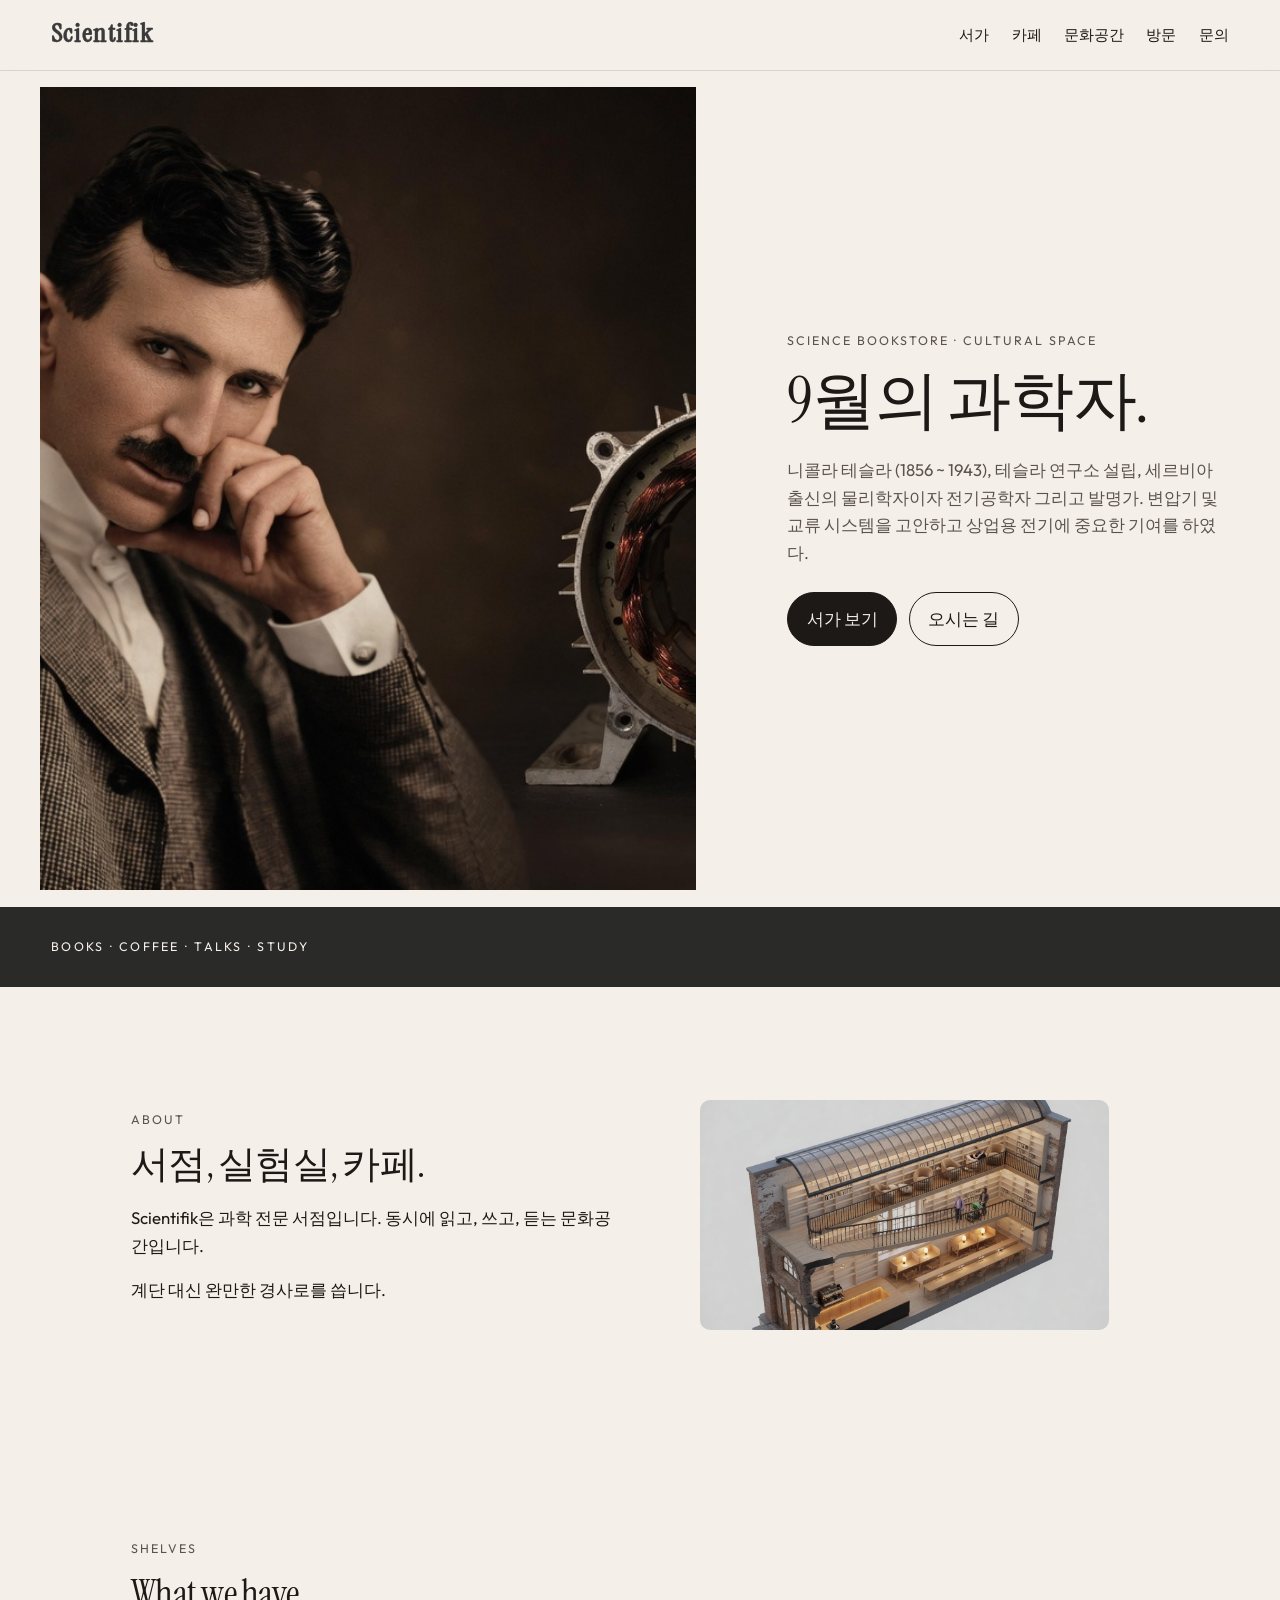
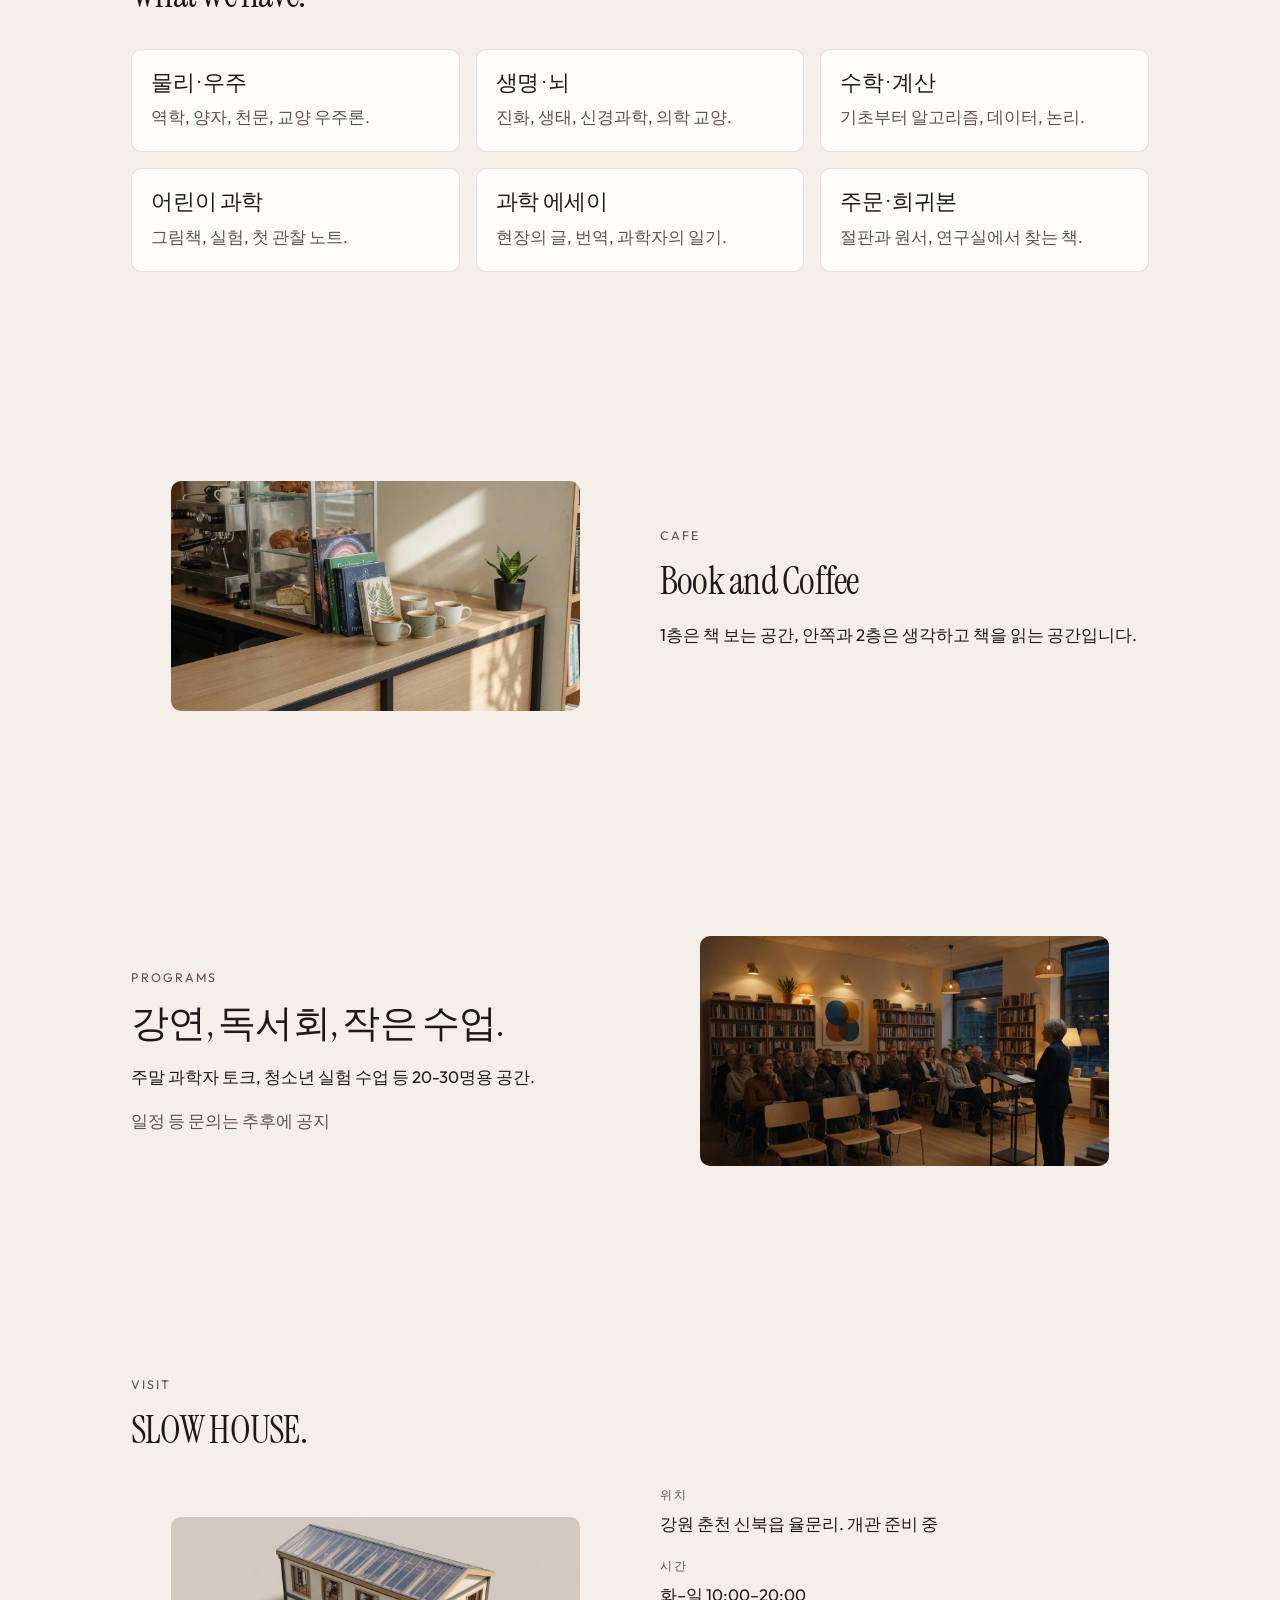
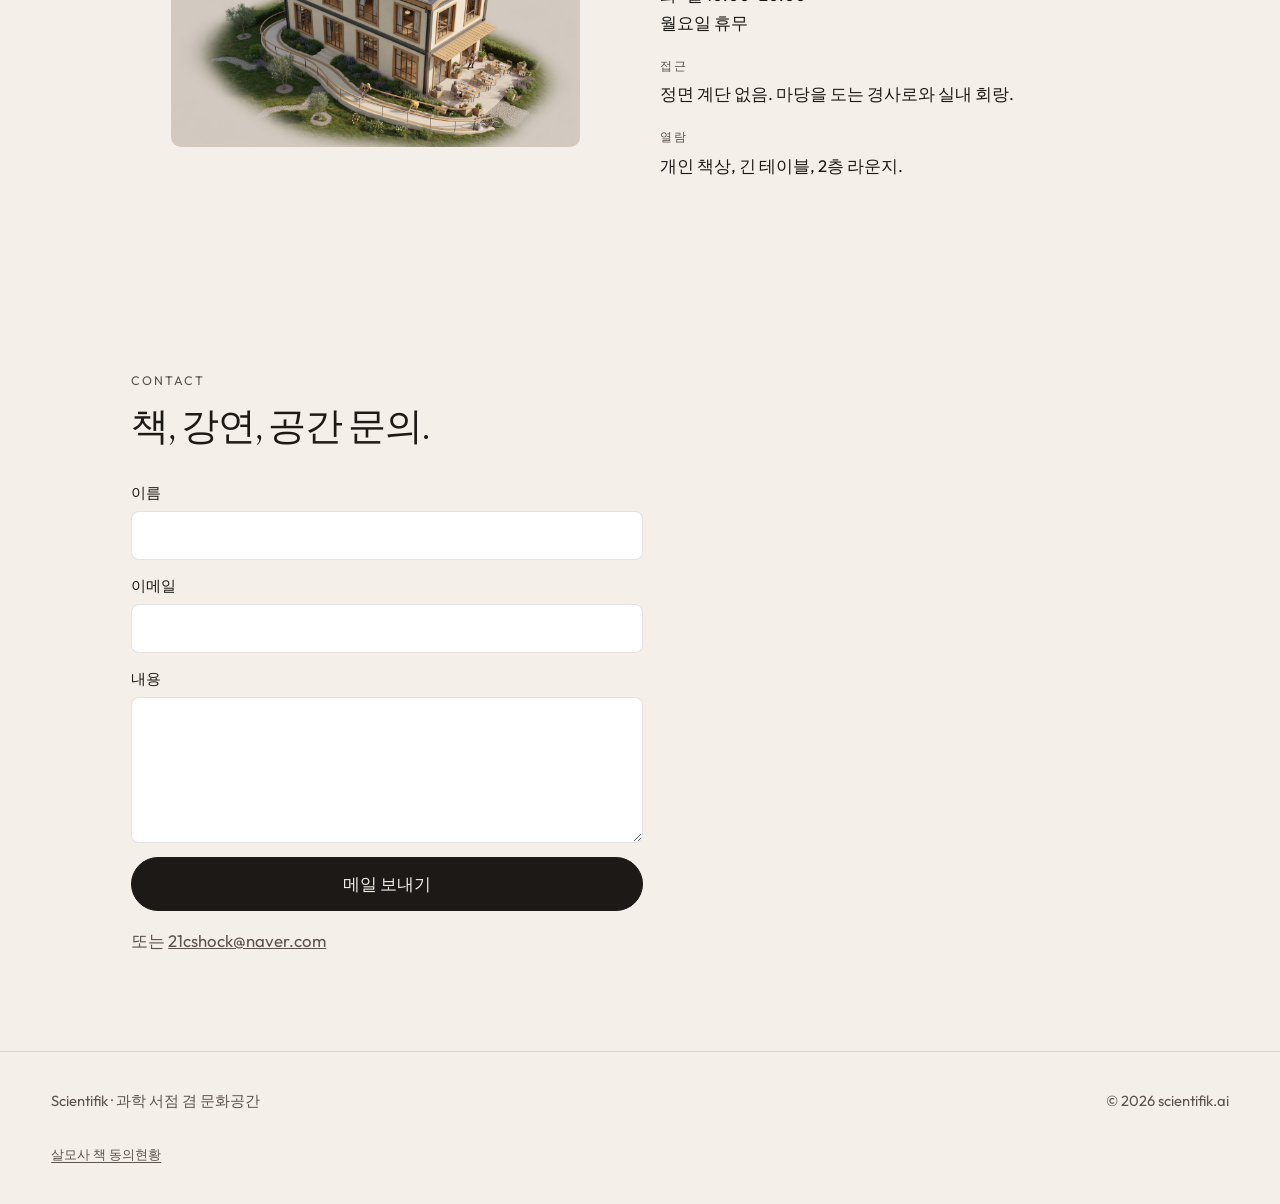
==== index.html @ 91d75b4c "Mark 오늘이 최고의 날 as consented and attach two chat captures (v29)." ====
<!DOCTYPE html>
<html lang="ko">
  <head>
    <meta charset="utf-8" />
    <meta name="viewport" content="width=device-width, initial-scale=1" />
    <title>Scientifik — Books · Experiment · Engineering </title>
    <meta
      name="description"
      content="Scientifik은 책을 읽고, 실험을 하고, 생각을 하고 노는 공간입니다."
    />
    <link rel="canonical" href="https://www.scientifik.ai/" />
    <meta property="og:title" content="Scientifik — 과학 서점 · 생각하는 공간" />
    <meta
      property="og:description"
      content="책과 실험을 내 옆에."
    />
    <meta property="og:type" content="website" />
    <meta property="og:url" content="https://www.scientifik.ai/" />
    <meta property="og:image" content="https://www.scientifik.ai/images/tesla-beside.jpg" />
    <meta name="theme-color" content="#f4efe8" />
    <link rel="icon" href="favicon.svg" type="image/svg+xml" />
    <link rel="preconnect" href="https://fonts.googleapis.com" />
    <link rel="preconnect" href="https://fonts.gstatic.com" crossorigin />
    <link
      href="https://fonts.googleapis.com/css2?family=Instrument+Serif:ital@0;1&family=Outfit:wght@400;500;600&display=swap"
      rel="stylesheet"
    />
    <link rel="stylesheet" href="styles.css" />
  </head>
  <body>
    <a class="skip" href="#main">본문으로</a>

    <header class="site-header">
      <a class="wordmark" href="#top">Scientifik</a>
      <button class="nav-toggle" type="button" aria-expanded="false" aria-controls="nav">
        <span class="sr-only">메뉴</span>
        <span></span>
        <span></span>
      </button>
      <nav id="nav" class="nav">
        <a href="#shelves">서가</a>
        <a href="#cafe">카페</a>
        <a href="#space">문화공간</a>
        <a href="#visit">방문</a>
        <a href="#contact">문의</a>
      </nav>
    </header>

    <main id="main">
      <section class="hero" id="top">
        <figure class="hero-figure">
          <img
            src="images/tesla-beside.jpg"
            alt="니콜라 테슬라 초상과 옆에 놓인 유도 전동기"
            width="1600"
            height="900"
          />
        </figure>
        <div class="hero-copy">
          <p class="eyebrow">Science bookstore · Cultural space</p>
          <h1>9월의 과학자.</h1>
          <p class="lede">
            니콜라 테슬라 (1856 ~ 1943), 테슬라 연구소 설립, 세르비아 출신의
            물리학자이자 전기공학자 그리고 발명가. 변압기 및 교류 시스템을
            고안하고 상업용 전기에 중요한 기여를 하였다.
          </p>
          <div class="hero-actions">
            <a class="btn" href="#shelves">서가 보기</a>
            <a class="btn btn-ghost" href="#visit">오시는 길</a>
          </div>
        </div>
      </section>

      <section class="band">
        <p>Books · Coffee · Talks · Study</p>
      </section>

      <section class="about" id="about">
        <div class="about-copy">
          <p class="eyebrow">About</p>
          <h2>서점, 실험실, 카페.</h2>
          <p>
            Scientifik은 과학 전문 서점입니다. 동시에 읽고, 쓰고, 듣는
            문화공간입니다.
          </p>
          <p>
            계단 대신 완만한 경사로를 씁니다. 
          </p>
        </div>
        <figure>
          <img src="images/cutaway.jpg" alt="서가, 카페, 열람석, 경사로가 보이는 건물 절개도" width="1200" height="675" />
        </figure>
      </section>

      <section class="shelves" id="shelves">
        <header class="section-head">
          <p class="eyebrow">Shelves</p>
          <h2>What we have.</h2>
        </header>
        <ul class="shelf-grid">
          <li>
            <h3>물리 · 우주</h3>
            <p>역학, 양자, 천문, 교양 우주론.</p>
          </li>
          <li>
            <h3>생명 · 뇌</h3>
            <p>진화, 생태, 신경과학, 의학 교양.</p>
          </li>
          <li>
            <h3>수학 · 계산</h3>
            <p>기초부터 알고리즘, 데이터, 논리.</p>
          </li>
          <li>
            <h3>어린이 과학</h3>
            <p>그림책, 실험, 첫 관찰 노트.</p>
          </li>
          <li>
            <h3>과학 에세이</h3>
            <p>현장의 글, 번역, 과학자의 일기.</p>
          </li>
          <li>
            <h3>주문 · 희귀본</h3>
            <p>절판과 원서, 연구실에서 찾는 책.</p>
          </li>
        </ul>
      </section>

      <section class="split" id="cafe">
        <figure>
          <img src="images/cafe.jpg" alt="오크 카운터 위의 에스프레소 머신과 과학 책" width="1200" height="675" />
        </figure>
        <div>
          <p class="eyebrow">Cafe</p>
          <h2>Book and Coffee</h2>
          <p>
            1층은 책 보는 공간, 안쪽과 2층은 생각하고 책을 읽는 공간입니다.
          </p>
        </div>
      </section>

      <section class="split split-rev" id="space">
        <figure>
          <img src="images/talk.jpg" alt="서가 앞에서 열리는 저녁 과학 강연" width="1200" height="675" />
        </figure>
        <div>
          <p class="eyebrow">Programs</p>
          <h2>강연, 독서회, 작은 수업.</h2>
          <p>
            주말 과학자 토크, 청소년 실험 수업 등 20-30명용 공간. 
          </p>
          <p class="note">일정 등 문의는 추후에 공지</p>
        </div>
      </section>

      <section class="visit" id="visit">
        <header class="section-head">
          <p class="eyebrow">Visit</p>
          <h2>SLOW HOUSE. </h2>
        </header>
        <div class="visit-grid">
          <figure>
            <img src="images/exterior.jpg" alt="잔디 마당과 완만한 경사로가 있는 Scientifik" width="1200" height="675" />
          </figure>
          <dl>
            <div>
              <dt>위치</dt>
              <dd>강원 춘천 신북읍 율문리. 개관 준비 중</dd>
            </div>
            <div>
              <dt>시간</dt>
              <dd>화–일 10:00–20:00<br />월요일 휴무</dd>
            </div>
            <div>
              <dt>접근</dt>
              <dd>정면 계단 없음. 마당을 도는 경사로와 실내 회랑.</dd>
            </div>
            <div>
              <dt>열람</dt>
              <dd>개인 책상, 긴 테이블, 2층 라운지.</dd>
            </div>
          </dl>
        </div>
      </section>

      <section class="contact" id="contact">
        <header class="section-head">
          <p class="eyebrow">Contact</p>
          <h2>책, 강연, 공간 문의.</h2>
        </header>
        <form class="inquire" action="mailto:21cshock@naver.com" method="get">
          <label>
            이름
            <input type="text" name="name" autocomplete="name" required />
          </label>
          <label>
            이메일
            <input type="email" name="email" autocomplete="email" required />
          </label>
          <label>
            내용
            <textarea name="message" rows="5" required></textarea>
          </label>
          <button class="btn" type="submit">메일 보내기</button>
        </form>
        <p class="mail-line">
          또는
          <a href="mailto:hello@scientifik.ai">21cshock@naver.com</a>
        </p>
      </section>
    </main>

    <footer class="site-footer">
      <p>Scientifik · 과학 서점 겸 문화공간</p>
      <p>© <span id="year"></span> scientifik.ai</p>
      <p class="temp-note"><a href="up.html?v=29">살모사 책 동의현황</a></p>
    </footer>
    <script src="script.js"></script>
  </body>
</html>
---- styles.css ----
:root {
  --paper: #f4efe8;
  --ink: #1c1916;
  --mute: #5c534c;
  --oak: #c4a574;
  --steel: #2a2a28;
  --line: rgba(28, 25, 22, 0.12);
  --serif: "Instrument Serif", "Times New Roman", serif;
  --sans: "Outfit", "Apple SD Gothic Neo", sans-serif;
  --pad: clamp(1.25rem, 4vw, 3.5rem);
  --max: 70rem;
}

*,
*::before,
*::after {
  box-sizing: border-box;
}

html {
  scroll-behavior: smooth;
}

body {
  margin: 0;
  color: var(--ink);
  background: var(--paper);
  font-family: var(--sans);
  font-size: 1.05rem;
  line-height: 1.65;
}

img {
  max-width: 100%;
  height: auto;
  display: block;
}

a {
  color: inherit;
}

.skip {
  position: absolute;
  left: 1rem;
  top: -4rem;
  background: var(--ink);
  color: var(--paper);
  padding: 0.6rem 0.9rem;
  z-index: 20;
}

.skip:focus {
  top: 1rem;
}

.sr-only {
  position: absolute;
  width: 1px;
  height: 1px;
  overflow: hidden;
  clip: rect(0, 0, 0, 0);
}

.site-header {
  position: sticky;
  top: 0;
  z-index: 10;
  display: flex;
  align-items: center;
  justify-content: space-between;
  gap: 1rem;
  padding: 0.9rem var(--pad);
  background: rgba(244, 239, 232, 0.92);
  backdrop-filter: blur(12px);
  border-bottom: 1px solid var(--line);
}

.wordmark {
  display: inline-block;
  font-family: var(--serif);
  font-size: 1.55rem;
  font-weight: 700;
  font-synthesis: weight;
  letter-spacing: 0.06em;
  transform: scaleX(1.08);
  transform-origin: left center;
  color: #3a3a3a;
  text-decoration: none;
  -webkit-text-stroke: 0.35px currentColor;
}

.nav {
  display: flex;
  gap: 1.4rem;
}

.nav a {
  text-decoration: none;
  font-size: 0.95rem;
}

.nav a:hover {
  text-decoration: underline;
  text-underline-offset: 0.25em;
}

.nav-toggle {
  display: none;
  width: 2.4rem;
  height: 2.4rem;
  border: 0;
  background: transparent;
}

.nav-toggle span {
  display: block;
  height: 1px;
  margin: 6px 4px;
  background: var(--ink);
}

.hero {
  display: grid;
  grid-template-columns: 1.15fr 0.85fr;
  min-height: calc(100vh - 4rem);
}

.hero-figure img {
  width: 100%;
  height: 100%;
  object-fit: cover;
}

.hero-copy {
  display: flex;
  flex-direction: column;
  justify-content: center;
  padding: var(--pad);
}

.eyebrow {
  margin: 0 0 0.7rem;
  font-size: 0.78rem;
  letter-spacing: 0.16em;
  text-transform: uppercase;
  color: var(--mute);
}

h1,
h2,
h3 {
  font-family: var(--serif);
  font-weight: 400;
  letter-spacing: -0.02em;
  line-height: 1.2;
}

h1 {
  margin: 0 0 1rem;
  font-size: clamp(2.4rem, 5vw, 4.2rem);
}

h2 {
  margin: 0 0 1rem;
  font-size: clamp(1.8rem, 3vw, 2.6rem);
}

.lede {
  margin: 0 0 1.6rem;
  color: var(--mute);
  max-width: 34rem;
}

.hero-actions,
.btn {
  display: inline-flex;
  gap: 0.75rem;
}

.btn {
  align-items: center;
  justify-content: center;
  padding: 0.75rem 1.15rem;
  background: var(--ink);
  color: var(--paper);
  text-decoration: none;
  border: 1px solid var(--ink);
  border-radius: 999px;
  font: inherit;
  cursor: pointer;
}

.btn-ghost {
  background: transparent;
  color: var(--ink);
}

.band {
  padding: 1.1rem var(--pad);
  background: var(--steel);
  color: var(--paper);
  letter-spacing: 0.18em;
  text-transform: uppercase;
  font-size: 0.78rem;
}

.about,
.shelves,
.split,
.visit,
.contact {
  padding: clamp(3.5rem, 8vw, 6rem) var(--pad);
  max-width: var(--max);
  margin: 0 auto;
}

.about,
.split,
.visit-grid {
  display: grid;
  grid-template-columns: 1fr 1fr;
  gap: 2.5rem;
  align-items: center;
}

.split-rev figure {
  order: 2;
}

.about figure img,
.split figure img,
.visit figure img {
  width: 100%;
  border-radius: 10px;
}

.section-head {
  max-width: 36rem;
  margin-bottom: 2rem;
}

.shelf-grid {
  list-style: none;
  margin: 0;
  padding: 0;
  display: grid;
  grid-template-columns: repeat(3, 1fr);
  gap: 1rem;
}

.shelf-grid li {
  padding: 1.3rem 1.2rem;
  border: 1px solid var(--line);
  border-radius: 10px;
  background: #fffdf9;
}

.shelf-grid h3 {
  margin: 0 0 0.4rem;
  font-size: 1.35rem;
}

.shelf-grid p,
.note,
.mail-line {
  margin: 0;
  color: var(--mute);
}

.note {
  margin-top: 0.8rem;
}

.visit dl {
  margin: 0;
  display: grid;
  gap: 1.2rem;
}

.visit dt {
  font-size: 0.78rem;
  letter-spacing: 0.14em;
  text-transform: uppercase;
  color: var(--mute);
}

.visit dd {
  margin: 0.25rem 0 0;
}

.inquire {
  display: grid;
  gap: 0.9rem;
  max-width: 32rem;
}

.inquire label {
  display: grid;
  gap: 0.35rem;
  font-size: 0.92rem;
}

.inquire input,
.inquire textarea {
  font: inherit;
  padding: 0.7rem 0.8rem;
  border: 1px solid var(--line);
  border-radius: 8px;
  background: #fff;
}

.mail-line {
  margin-top: 1rem;
}

.site-footer {
  display: flex;
  flex-wrap: wrap;
  justify-content: space-between;
  gap: 1rem;
  padding: 1.4rem var(--pad) 2.4rem;
  border-top: 1px solid var(--line);
  color: var(--mute);
  font-size: 0.92rem;
}

.site-footer .temp-note {
  flex-basis: 100%;
  margin: 0;
  font-size: 0.82rem;
}

.site-footer .temp-note a {
  color: inherit;
  text-decoration: underline;
  text-underline-offset: 3px;
}

@media (max-width: 860px) {
  .nav-toggle {
    display: block;
  }

  .nav {
    display: none;
    position: absolute;
    top: 100%;
    left: 0;
    right: 0;
    flex-direction: column;
    padding: 1rem var(--pad) 1.2rem;
    background: var(--paper);
    border-bottom: 1px solid var(--line);
  }

  .nav.open {
    display: flex;
  }

  .hero,
  .about,
  .split,
  .visit-grid,
  .shelf-grid {
    grid-template-columns: 1fr;
  }

  .hero {
    min-height: auto;
  }

  .hero-figure img {
    height: 52vh;
  }

  .split-rev figure {
    order: 0;
  }

  .site-footer {
    flex-direction: column;
  }
}
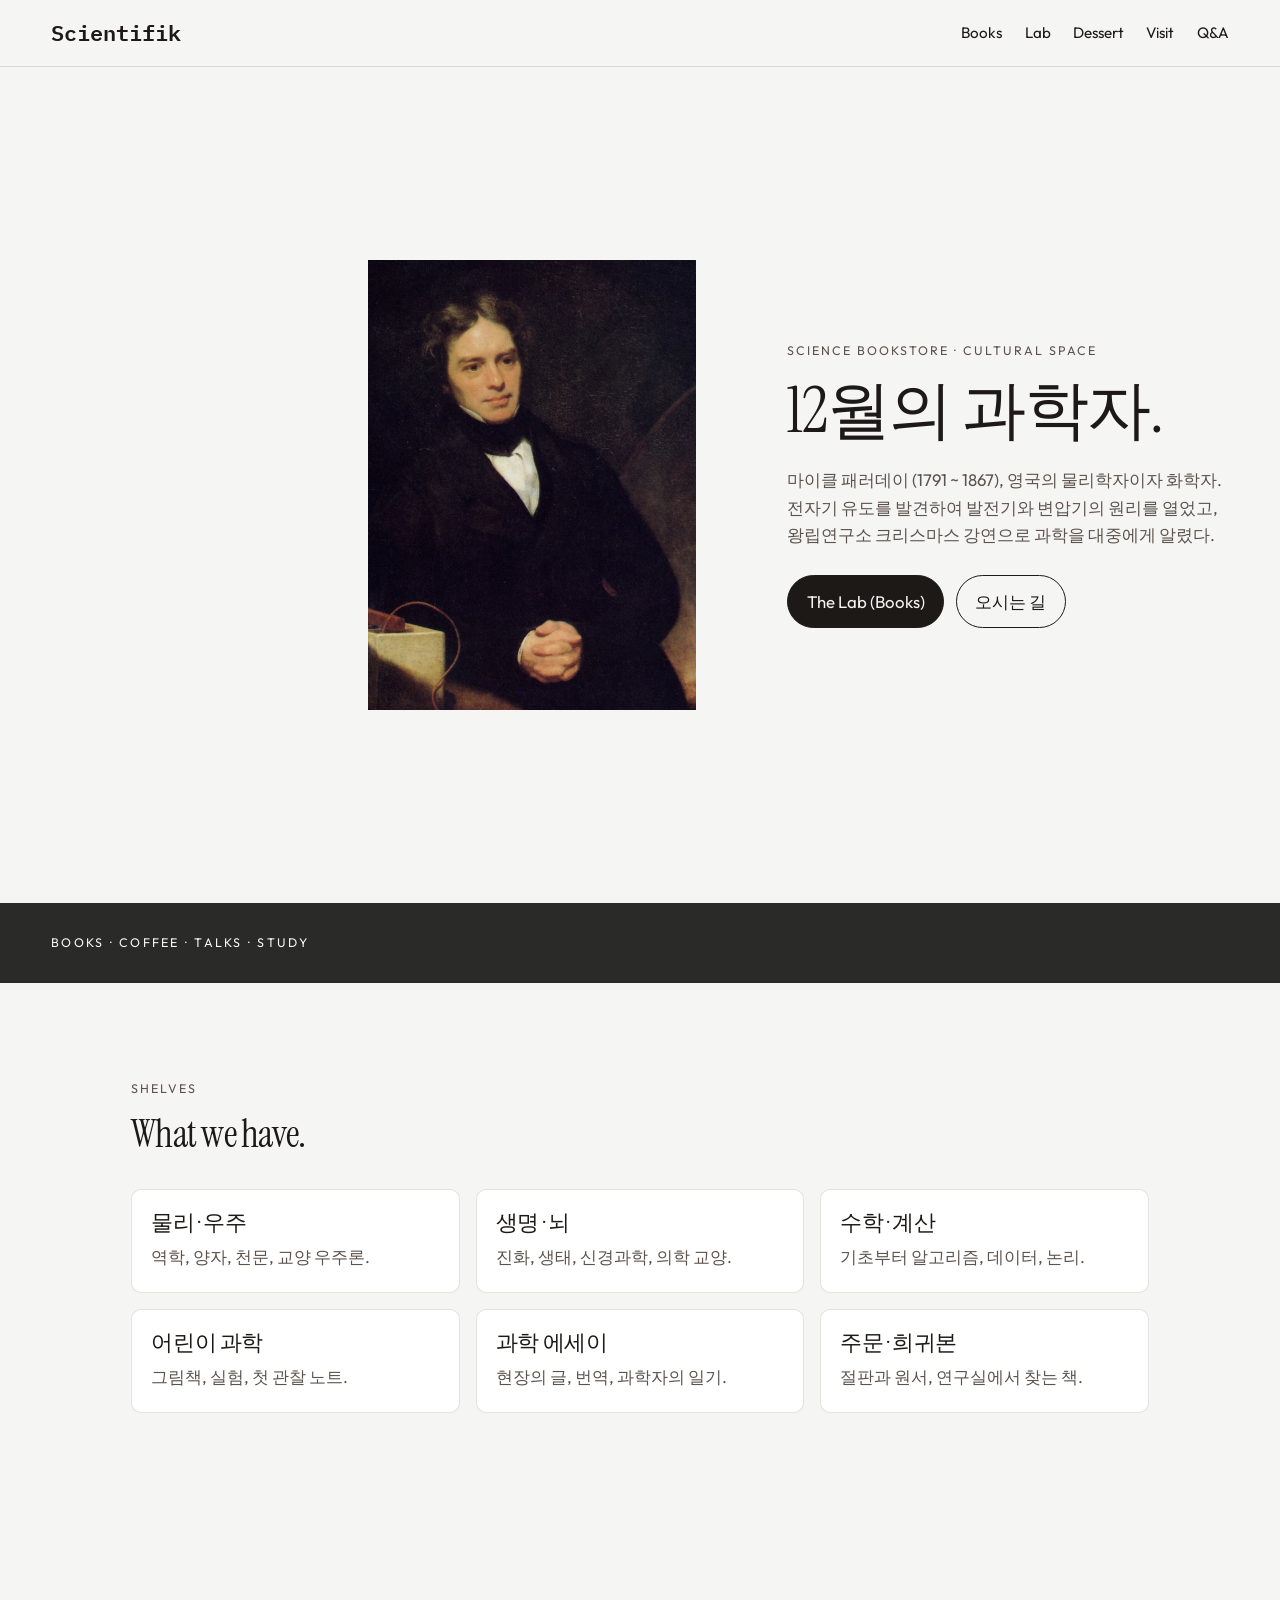
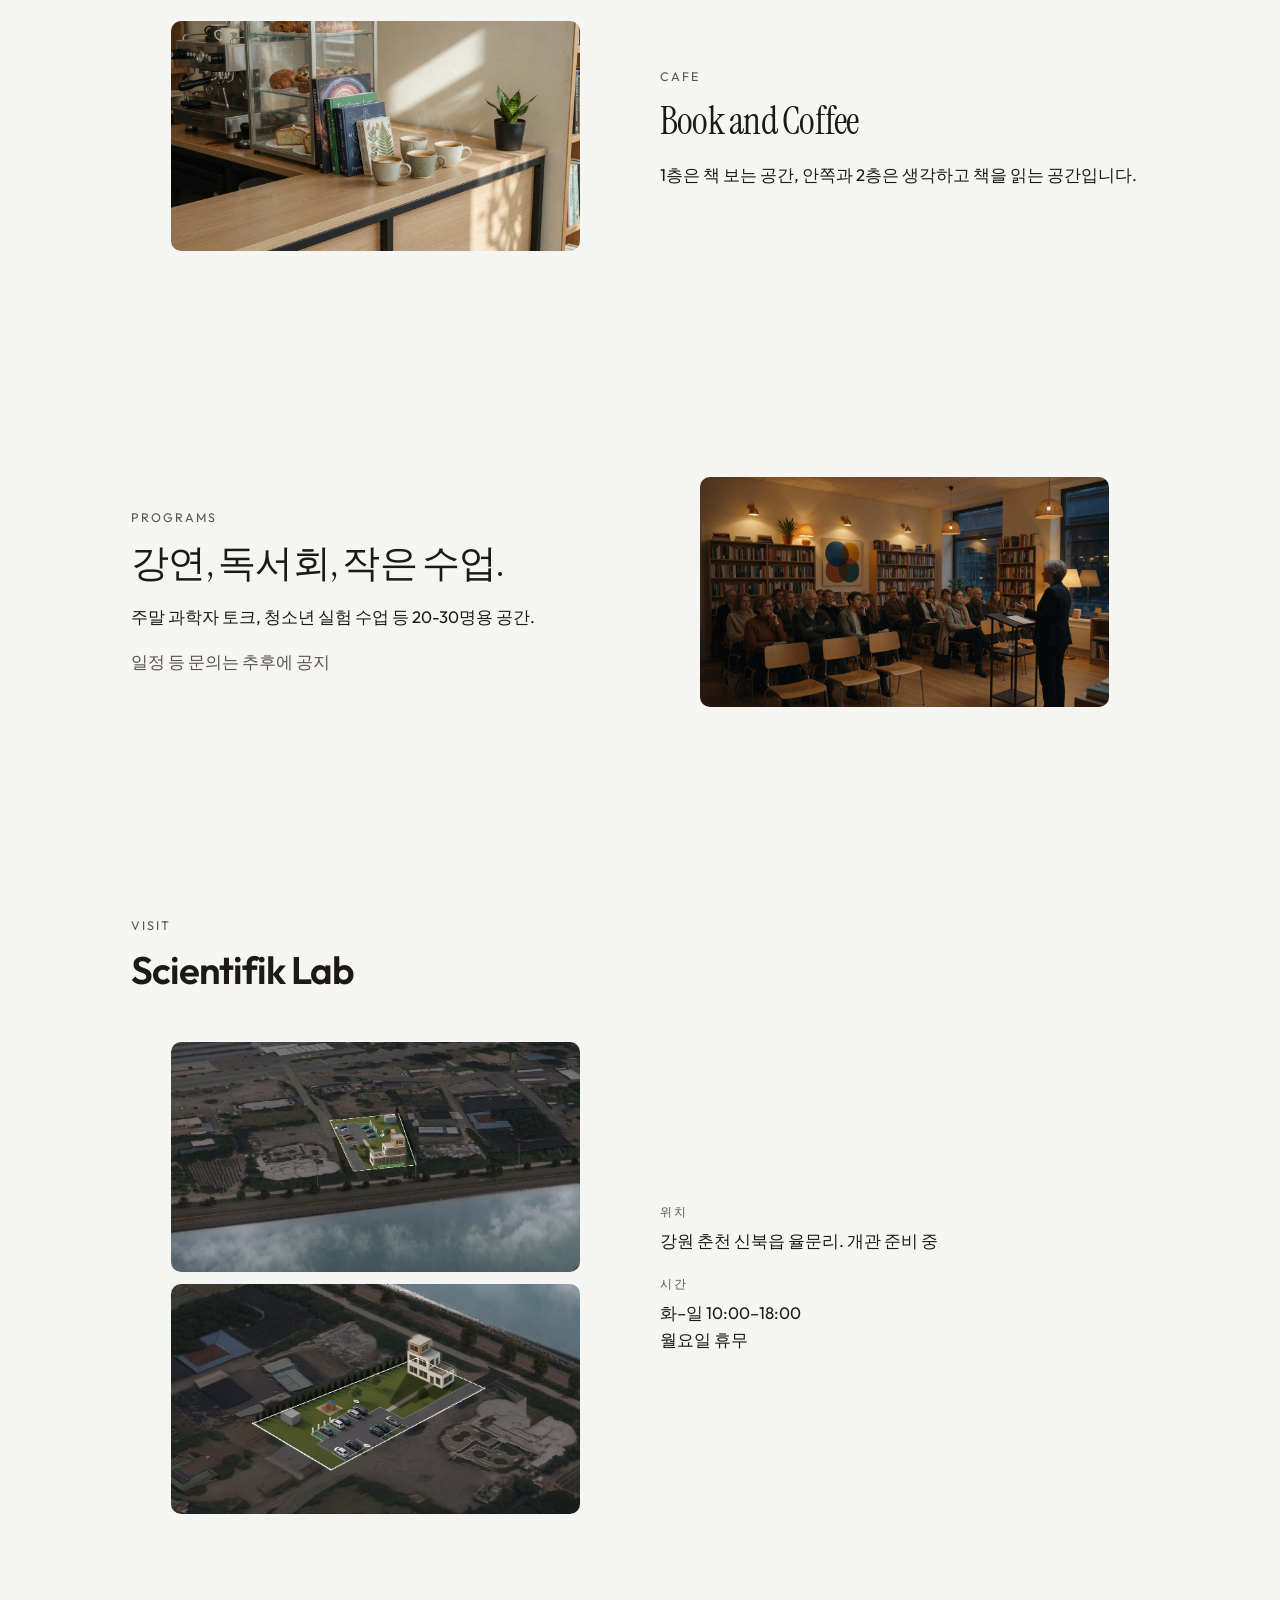
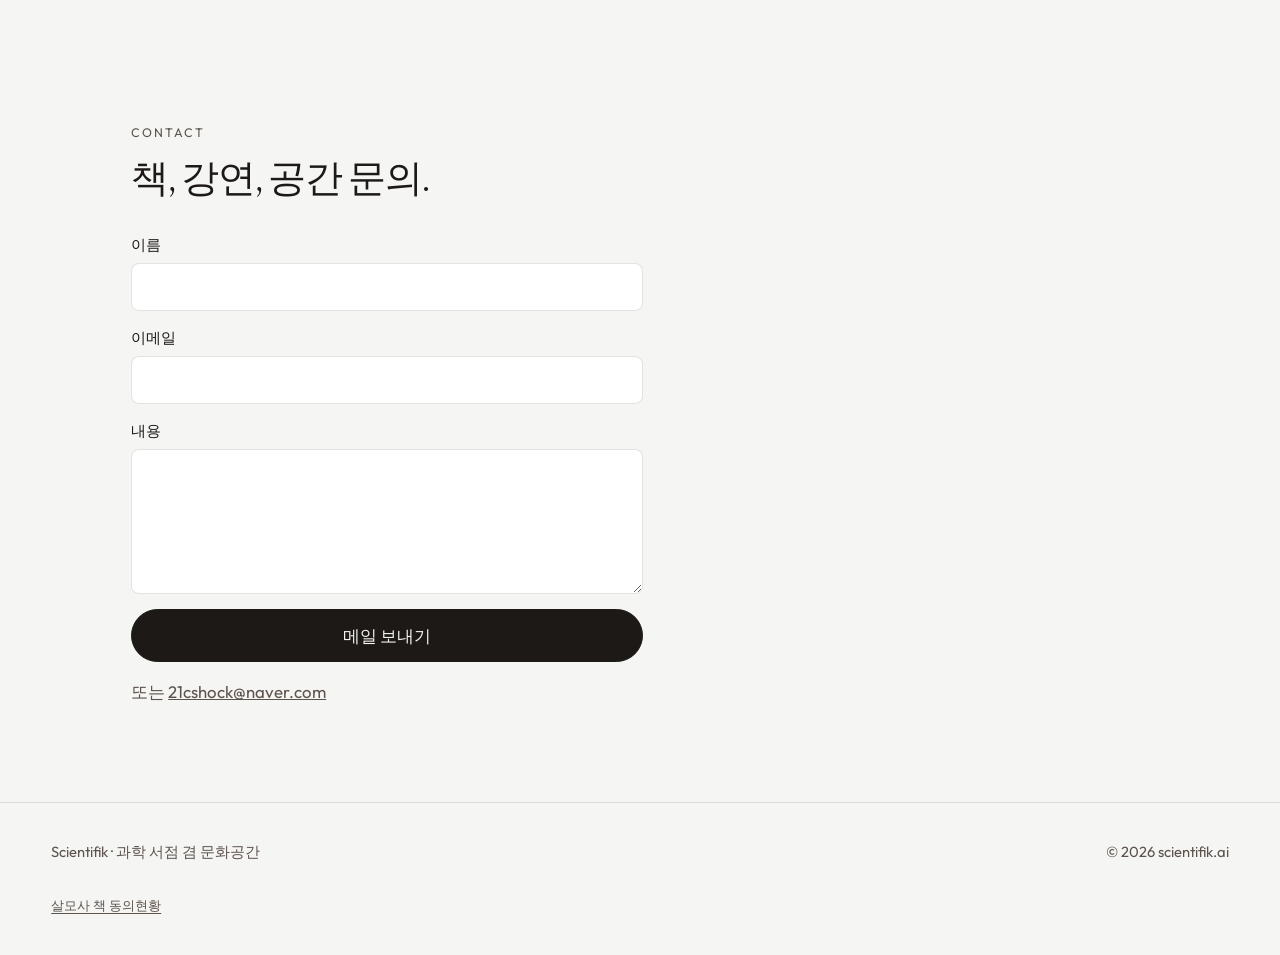
==== commit f628d927: "12월 업데이트: 패러데이 히어로, Scientifik Lab, 조감도, 메뉴·영업시간·로고 Co-authored-by: 21shock <21shock@users.noreply.g" ====
--- a/index.html
+++ b/index.html
@@ -17,12 +17,12 @@
     <meta property="og:type" content="website" />
     <meta property="og:url" content="https://www.scientifik.ai/" />
     <meta property="og:image" content="https://www.scientifik.ai/images/tesla-beside.jpg" />
-    <meta name="theme-color" content="#f4efe8" />
+    <meta name="theme-color" content="#f5f5f4" />
     <link rel="icon" href="favicon.svg" type="image/svg+xml" />
     <link rel="preconnect" href="https://fonts.googleapis.com" />
     <link rel="preconnect" href="https://fonts.gstatic.com" crossorigin />
     <link
-      href="https://fonts.googleapis.com/css2?family=Instrument+Serif:ital@0;1&family=Outfit:wght@400;500;600&display=swap"
+      href="https://fonts.googleapis.com/css2?family=Instrument+Serif:ital@0;1&family=Outfit:wght@400;500;600&family=IBM+Plex+Mono:wght@600&display=swap"
       rel="stylesheet"
     />
     <link rel="stylesheet" href="styles.css" />
@@ -38,11 +38,11 @@
         <span></span>
       </button>
       <nav id="nav" class="nav">
-        <a href="#shelves">서가</a>
-        <a href="#cafe">카페</a>
-        <a href="#space">문화공간</a>
-        <a href="#visit">방문</a>
-        <a href="#contact">문의</a>
+        <a href="#shelves">Books</a>
+        <a href="#space">Lab</a>
+        <a href="#cafe">Dessert</a>
+        <a href="#visit">Visit</a>
+        <a href="#contact">Q&amp;A</a>
       </nav>
     </header>
 
@@ -50,22 +50,22 @@
       <section class="hero" id="top">
         <figure class="hero-figure">
           <img
-            src="images/tesla-beside.jpg"
-            alt="니콜라 테슬라 초상과 옆에 놓인 유도 전동기"
+            src="images/faraday.jpg"
+            alt="마이클 패러데이 초상 (토머스 필립스, 1842)"
             width="1600"
             height="900"
           />
         </figure>
         <div class="hero-copy">
           <p class="eyebrow">Science bookstore · Cultural space</p>
-          <h1>9월의 과학자.</h1>
+          <h1>12월의 과학자.</h1>
           <p class="lede">
-            니콜라 테슬라 (1856 ~ 1943), 테슬라 연구소 설립, 세르비아 출신의
-            물리학자이자 전기공학자 그리고 발명가. 변압기 및 교류 시스템을
-            고안하고 상업용 전기에 중요한 기여를 하였다.
+            마이클 패러데이 (1791 ~ 1867), 영국의 물리학자이자 화학자.
+            전자기 유도를 발견하여 발전기와 변압기의 원리를 열었고,
+            왕립연구소 크리스마스 강연으로 과학을 대중에게 알렸다.
           </p>
           <div class="hero-actions">
-            <a class="btn" href="#shelves">서가 보기</a>
+            <a class="btn" href="#shelves">The Lab (Books)</a>
             <a class="btn btn-ghost" href="#visit">오시는 길</a>
           </div>
         </div>
@@ -75,22 +75,6 @@
         <p>Books · Coffee · Talks · Study</p>
       </section>
 
-      <section class="about" id="about">
-        <div class="about-copy">
-          <p class="eyebrow">About</p>
-          <h2>서점, 실험실, 카페.</h2>
-          <p>
-            Scientifik은 과학 전문 서점입니다. 동시에 읽고, 쓰고, 듣는
-            문화공간입니다.
-          </p>
-          <p>
-            계단 대신 완만한 경사로를 씁니다. 
-          </p>
-        </div>
-        <figure>
-          <img src="images/cutaway.jpg" alt="서가, 카페, 열람석, 경사로가 보이는 건물 절개도" width="1200" height="675" />
-        </figure>
-      </section>
 
       <section class="shelves" id="shelves">
         <header class="section-head">
@@ -155,11 +139,12 @@
       <section class="visit" id="visit">
         <header class="section-head">
           <p class="eyebrow">Visit</p>
-          <h2>SLOW HOUSE. </h2>
+          <h2 class="lab-title">Scientifik Lab</h2>
         </header>
         <div class="visit-grid">
           <figure>
-            <img src="images/exterior.jpg" alt="잔디 마당과 완만한 경사로가 있는 Scientifik" width="1200" height="675" />
+            <img src="images/site-south.jpg" alt="남쪽에서 본 Scientifik 조감도, 흰 선 안이 부지" width="1200" height="675" />
+            <img src="images/site-northwest.jpg" alt="북서쪽에서 본 Scientifik 조감도, 흰 선 안이 부지" width="1200" height="675" style="margin-top:12px" />
           </figure>
           <dl>
             <div>
@@ -168,15 +153,7 @@
             </div>
             <div>
               <dt>시간</dt>
-              <dd>화–일 10:00–20:00<br />월요일 휴무</dd>
-            </div>
-            <div>
-              <dt>접근</dt>
-              <dd>정면 계단 없음. 마당을 도는 경사로와 실내 회랑.</dd>
-            </div>
-            <div>
-              <dt>열람</dt>
-              <dd>개인 책상, 긴 테이블, 2층 라운지.</dd>
+              <dd>화–일 10:00–18:00<br />월요일 휴무</dd>
             </div>
           </dl>
         </div>
@@ -212,7 +189,7 @@
     <footer class="site-footer">
       <p>Scientifik · 과학 서점 겸 문화공간</p>
       <p>© <span id="year"></span> scientifik.ai</p>
-      <p class="temp-note"><a href="up.html?v=29">살모사 책 동의현황</a></p>
+      <p class="temp-note"><a href="up.html?v=33">살모사 책 동의현황</a></p>
     </footer>
     <script src="script.js"></script>
   </body>
--- a/styles.css
+++ b/styles.css
@@ -1,5 +1,5 @@
 :root {
-  --paper: #f4efe8;
+  --paper: #f5f5f4;
   --ink: #1c1916;
   --mute: #5c534c;
   --oak: #c4a574;
@@ -71,23 +71,19 @@
   justify-content: space-between;
   gap: 1rem;
   padding: 0.9rem var(--pad);
-  background: rgba(244, 239, 232, 0.92);
+  background: rgba(245, 245, 244, 0.92);
   backdrop-filter: blur(12px);
   border-bottom: 1px solid var(--line);
 }
 
 .wordmark {
   display: inline-block;
-  font-family: var(--serif);
-  font-size: 1.55rem;
-  font-weight: 700;
-  font-synthesis: weight;
-  letter-spacing: 0.06em;
-  transform: scaleX(1.08);
-  transform-origin: left center;
-  color: #3a3a3a;
+  font-family: "IBM Plex Mono", ui-monospace, monospace;
+  font-size: 1.4rem;
+  font-weight: 600;
+  letter-spacing: 0;
+  color: #1c1916;
   text-decoration: none;
-  -webkit-text-stroke: 0.35px currentColor;
 }
 
 .nav {
@@ -253,7 +249,7 @@
   padding: 1.3rem 1.2rem;
   border: 1px solid var(--line);
   border-radius: 10px;
-  background: #fffdf9;
+  background: #ffffff;
 }
 
 .shelf-grid h3 {
@@ -382,3 +378,25 @@
     flex-direction: column;
   }
 }
+
+.lab-title {
+  font-family: var(--sans);
+  font-weight: 600;
+  letter-spacing: -0.03em;
+}
+
+/* 인물 사진 절반 크기 */
+.hero-figure {
+  display: flex;
+  align-items: center;
+  justify-content: flex-end;
+}
+.hero-figure img {
+  width: 50%;
+  height: 50vh;
+  object-fit: cover;
+}
+@media (max-width: 860px) {
+  .hero-figure { justify-content: center; }
+  .hero-figure img { width: 50%; height: 26vh; }
+}
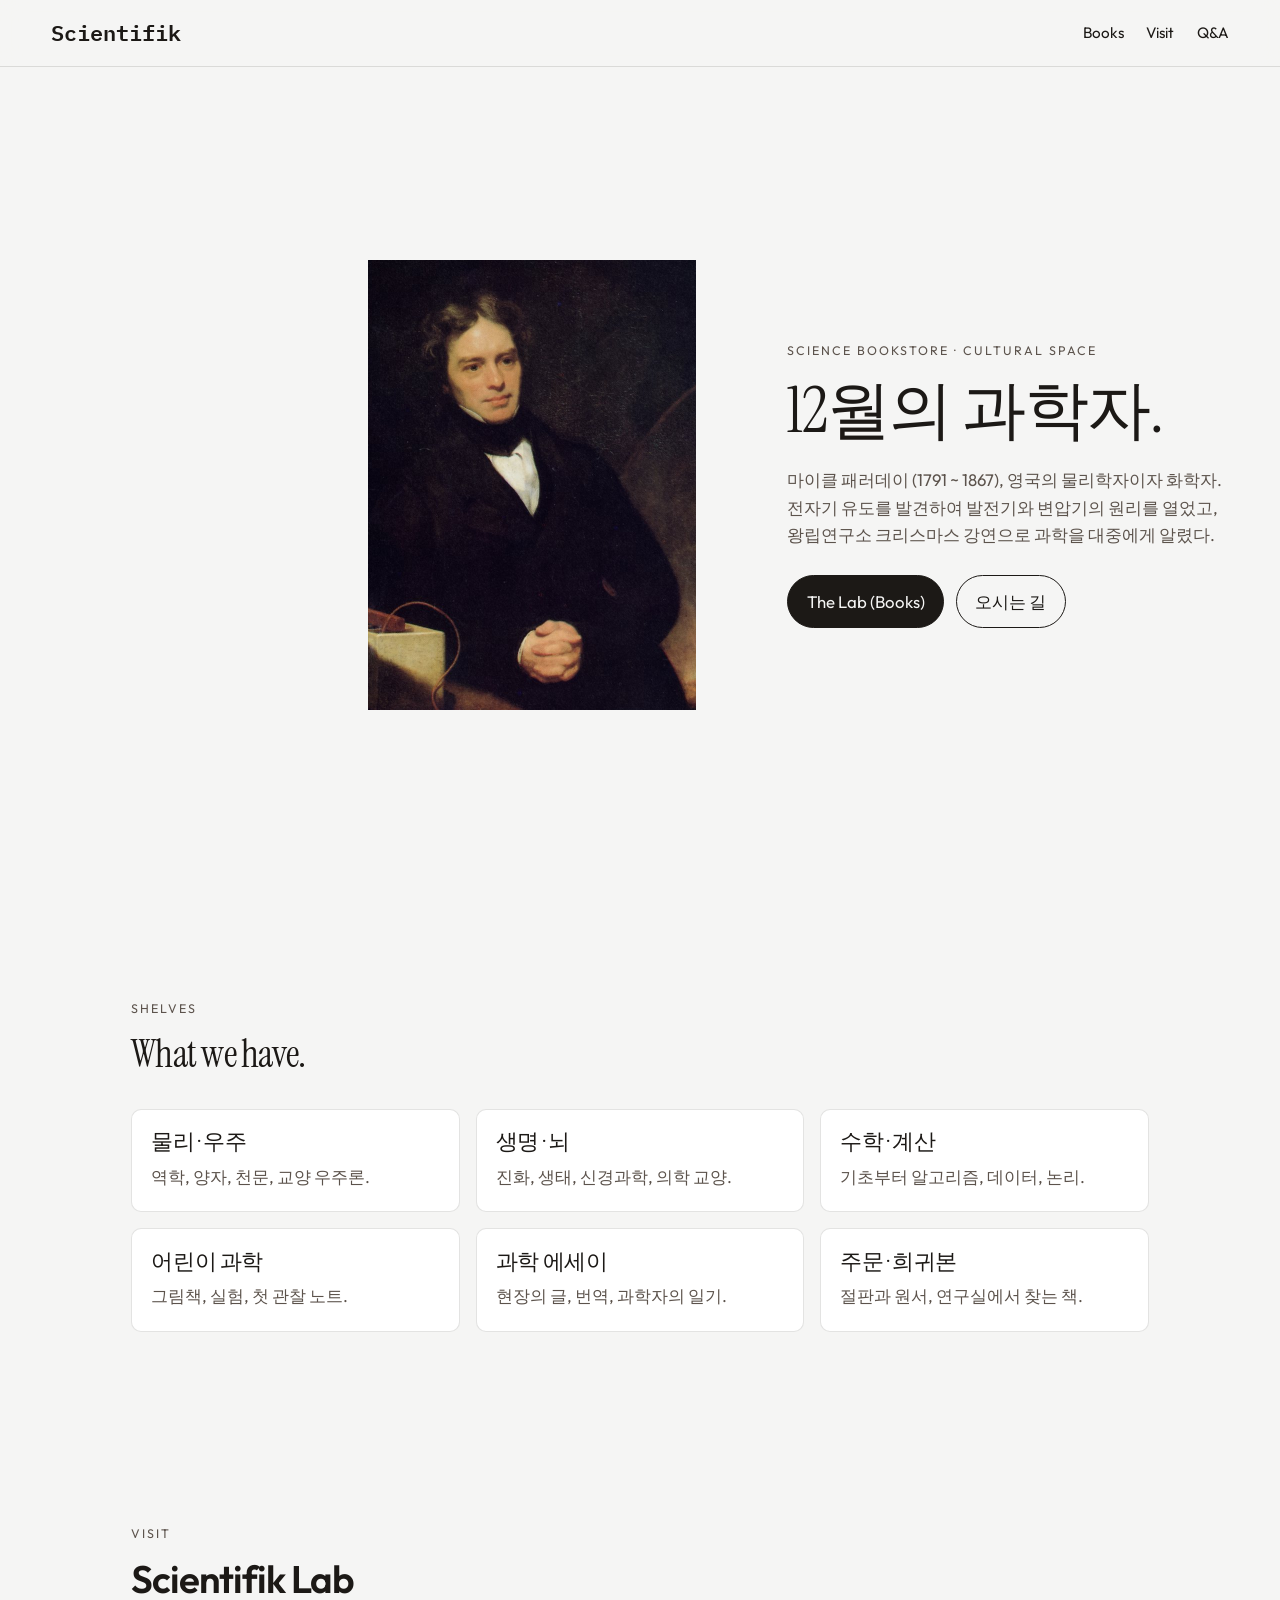
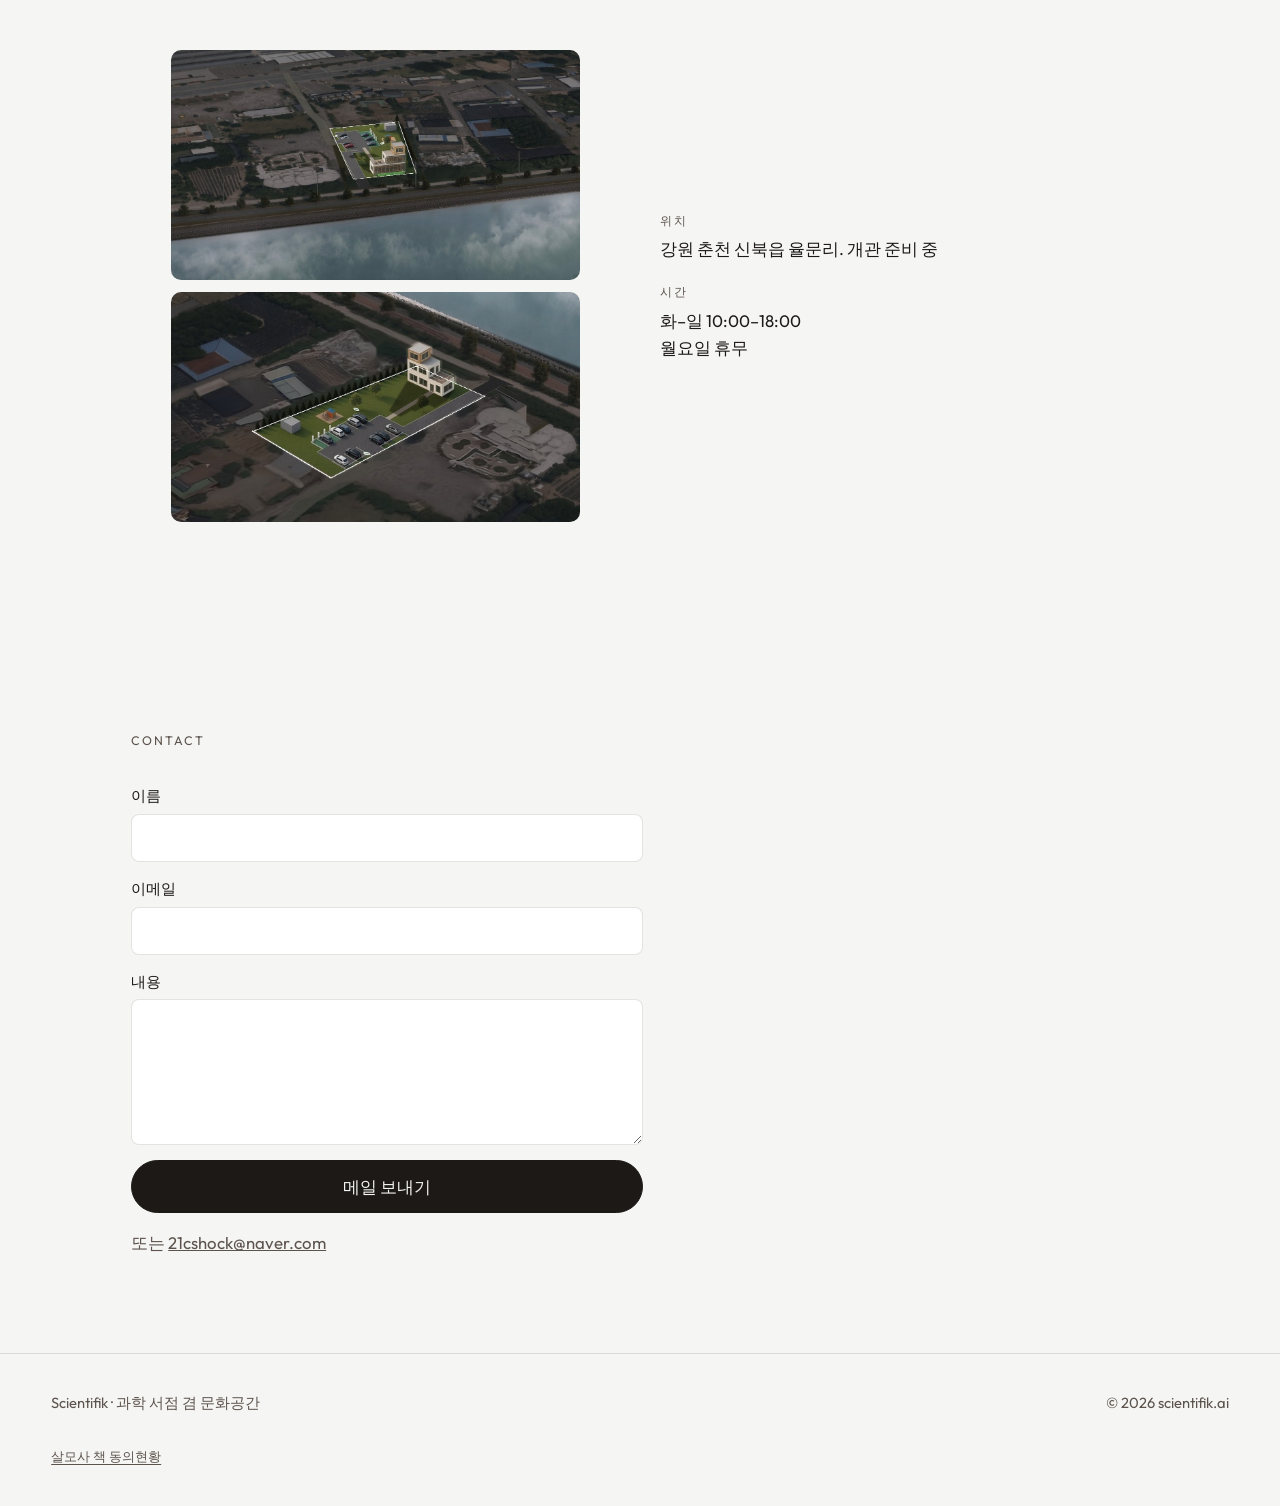
==== commit 9aa24435: "Remove band, cafe, programs sections and Lab/Dessert nav links Co-authored-by: 21shock <21shock@user" ====
--- a/index.html
+++ b/index.html
@@ -39,8 +39,6 @@
       </button>
       <nav id="nav" class="nav">
         <a href="#shelves">Books</a>
-        <a href="#space">Lab</a>
-        <a href="#cafe">Dessert</a>
         <a href="#visit">Visit</a>
         <a href="#contact">Q&amp;A</a>
       </nav>
@@ -69,10 +67,6 @@
             <a class="btn btn-ghost" href="#visit">오시는 길</a>
           </div>
         </div>
-      </section>
-
-      <section class="band">
-        <p>Books · Coffee · Talks · Study</p>
       </section>
 
 
@@ -109,33 +103,6 @@
         </ul>
       </section>
 
-      <section class="split" id="cafe">
-        <figure>
-          <img src="images/cafe.jpg" alt="오크 카운터 위의 에스프레소 머신과 과학 책" width="1200" height="675" />
-        </figure>
-        <div>
-          <p class="eyebrow">Cafe</p>
-          <h2>Book and Coffee</h2>
-          <p>
-            1층은 책 보는 공간, 안쪽과 2층은 생각하고 책을 읽는 공간입니다.
-          </p>
-        </div>
-      </section>
-
-      <section class="split split-rev" id="space">
-        <figure>
-          <img src="images/talk.jpg" alt="서가 앞에서 열리는 저녁 과학 강연" width="1200" height="675" />
-        </figure>
-        <div>
-          <p class="eyebrow">Programs</p>
-          <h2>강연, 독서회, 작은 수업.</h2>
-          <p>
-            주말 과학자 토크, 청소년 실험 수업 등 20-30명용 공간. 
-          </p>
-          <p class="note">일정 등 문의는 추후에 공지</p>
-        </div>
-      </section>
-
       <section class="visit" id="visit">
         <header class="section-head">
           <p class="eyebrow">Visit</p>
@@ -162,7 +129,6 @@
       <section class="contact" id="contact">
         <header class="section-head">
           <p class="eyebrow">Contact</p>
-          <h2>책, 강연, 공간 문의.</h2>
         </header>
         <form class="inquire" action="mailto:21cshock@naver.com" method="get">
           <label>
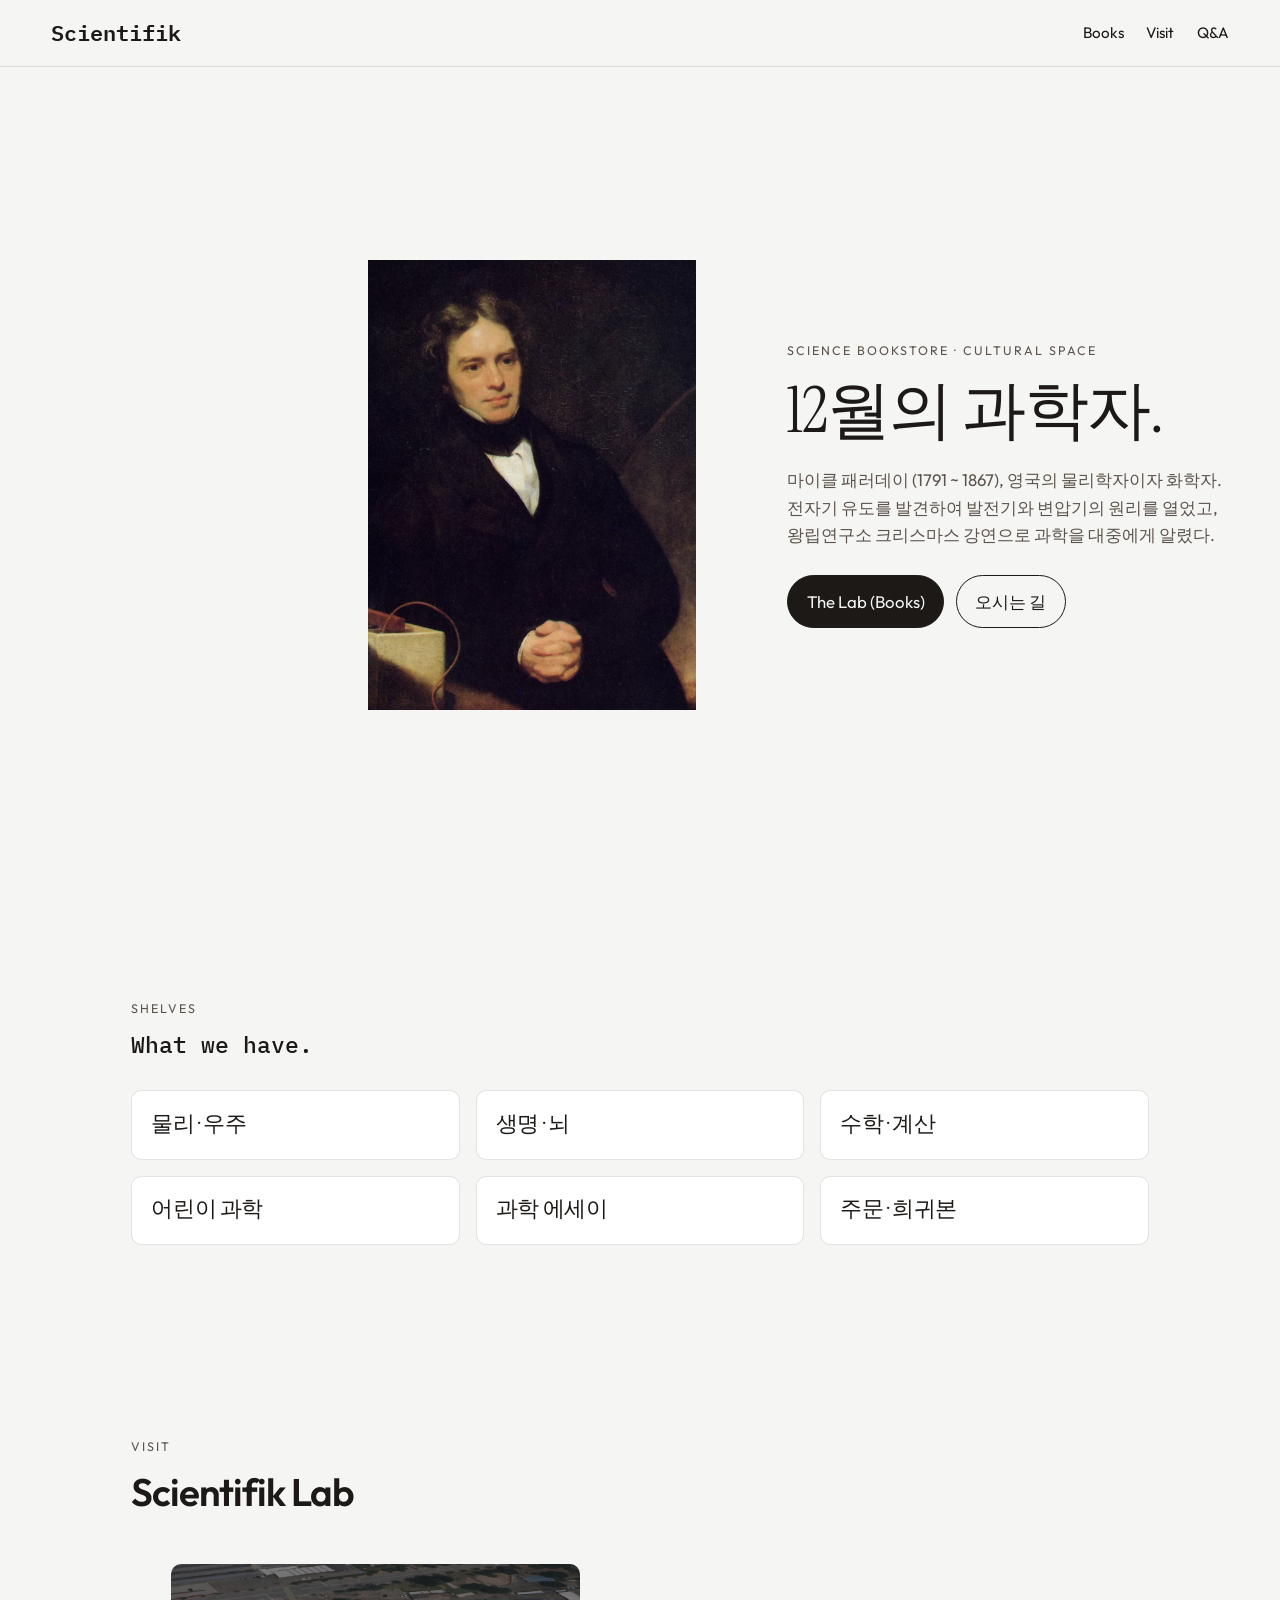
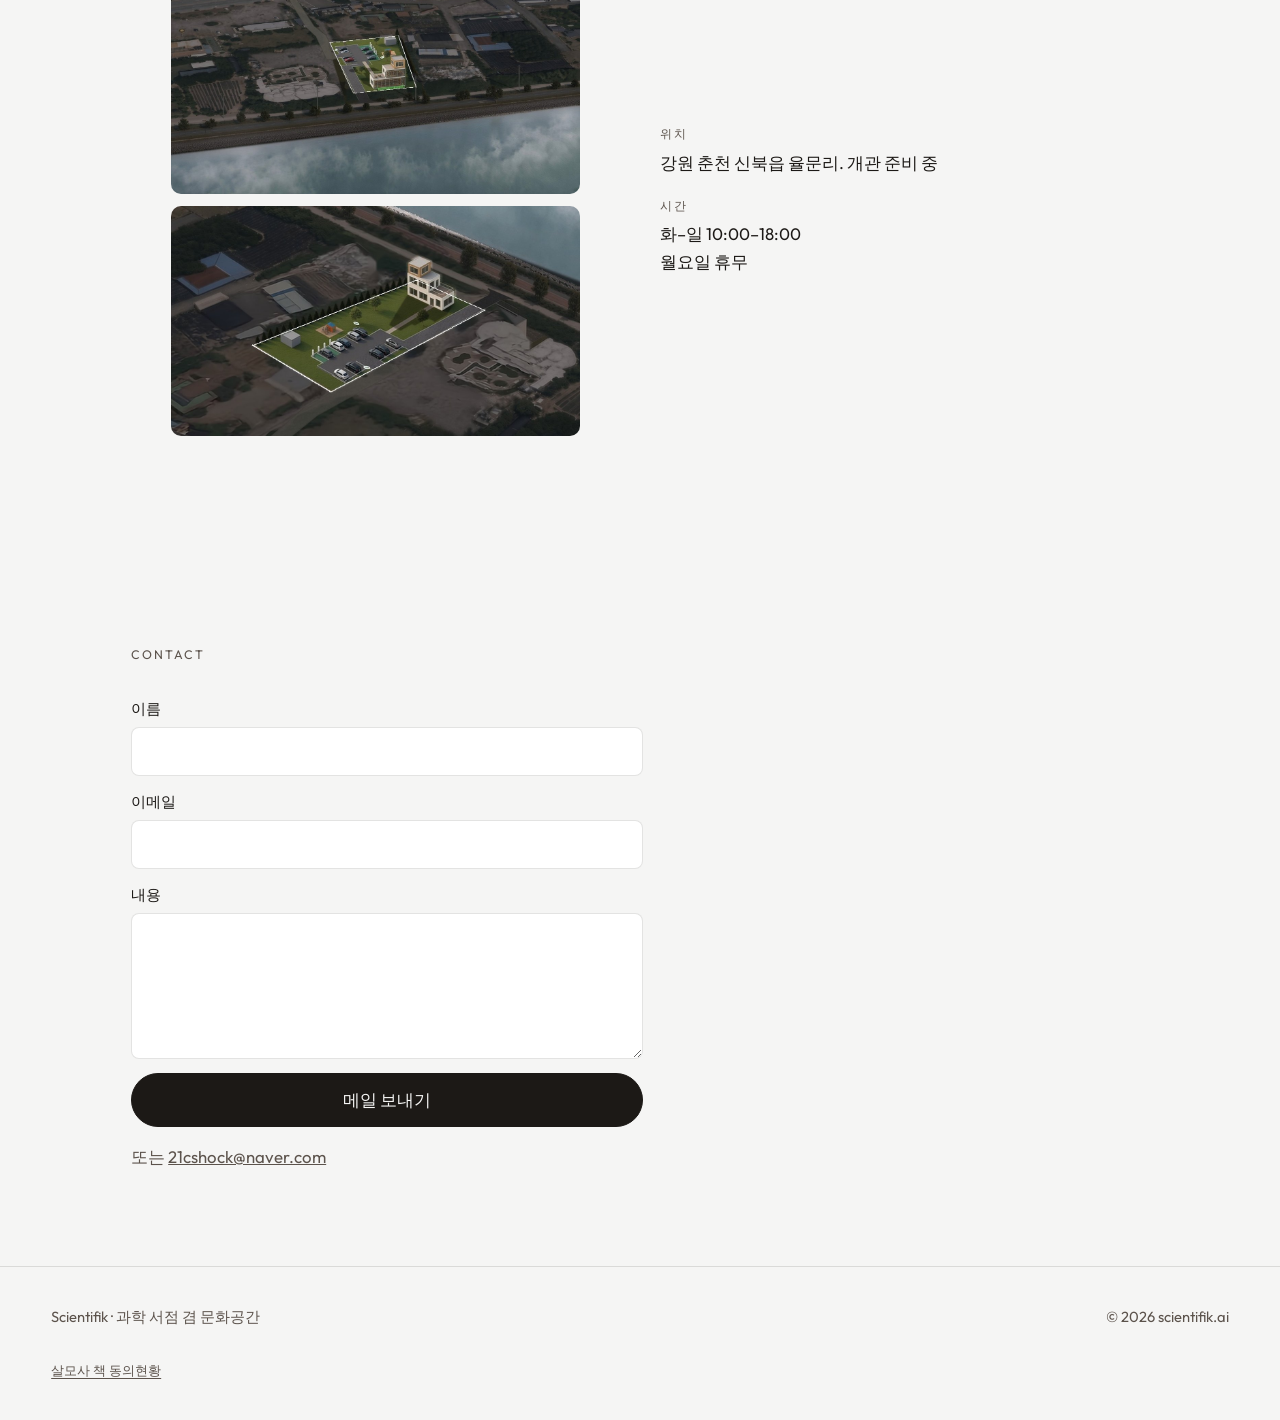
==== commit 037979c3: "Shelf heading in IBM Plex Mono, smaller; shelf cards show titles only Co-authored-by: 21shock <21sho" ====
--- a/index.html
+++ b/index.html
@@ -22,7 +22,7 @@
     <link rel="preconnect" href="https://fonts.googleapis.com" />
     <link rel="preconnect" href="https://fonts.gstatic.com" crossorigin />
     <link
-      href="https://fonts.googleapis.com/css2?family=Instrument+Serif:ital@0;1&family=Outfit:wght@400;500;600&family=IBM+Plex+Mono:wght@600&display=swap"
+      href="https://fonts.googleapis.com/css2?family=Instrument+Serif:ital@0;1&family=Outfit:wght@400;500;600&family=IBM+Plex+Mono:wght@500;600&display=swap"
       rel="stylesheet"
     />
     <link rel="stylesheet" href="styles.css" />
@@ -78,27 +78,21 @@
         <ul class="shelf-grid">
           <li>
             <h3>물리 · 우주</h3>
-            <p>역학, 양자, 천문, 교양 우주론.</p>
           </li>
           <li>
             <h3>생명 · 뇌</h3>
-            <p>진화, 생태, 신경과학, 의학 교양.</p>
           </li>
           <li>
             <h3>수학 · 계산</h3>
-            <p>기초부터 알고리즘, 데이터, 논리.</p>
           </li>
           <li>
             <h3>어린이 과학</h3>
-            <p>그림책, 실험, 첫 관찰 노트.</p>
           </li>
           <li>
             <h3>과학 에세이</h3>
-            <p>현장의 글, 번역, 과학자의 일기.</p>
           </li>
           <li>
             <h3>주문 · 희귀본</h3>
-            <p>절판과 원서, 연구실에서 찾는 책.</p>
           </li>
         </ul>
       </section>
--- a/styles.css
+++ b/styles.css
@@ -400,3 +400,16 @@
   .hero-figure { justify-content: center; }
   .hero-figure img { width: 50%; height: 26vh; }
 }
+
+/* What we have. 제목: 공학적인 고정폭 글씨, 작게 */
+.shelves .section-head h2 {
+  font-family: "IBM Plex Mono", ui-monospace, monospace;
+  font-weight: 500;
+  font-size: clamp(1.2rem, 1.8vw, 1.5rem);
+  letter-spacing: 0;
+}
+
+/* 서가 카드: 제목만 */
+.shelf-grid h3 {
+  margin: 0;
+}
